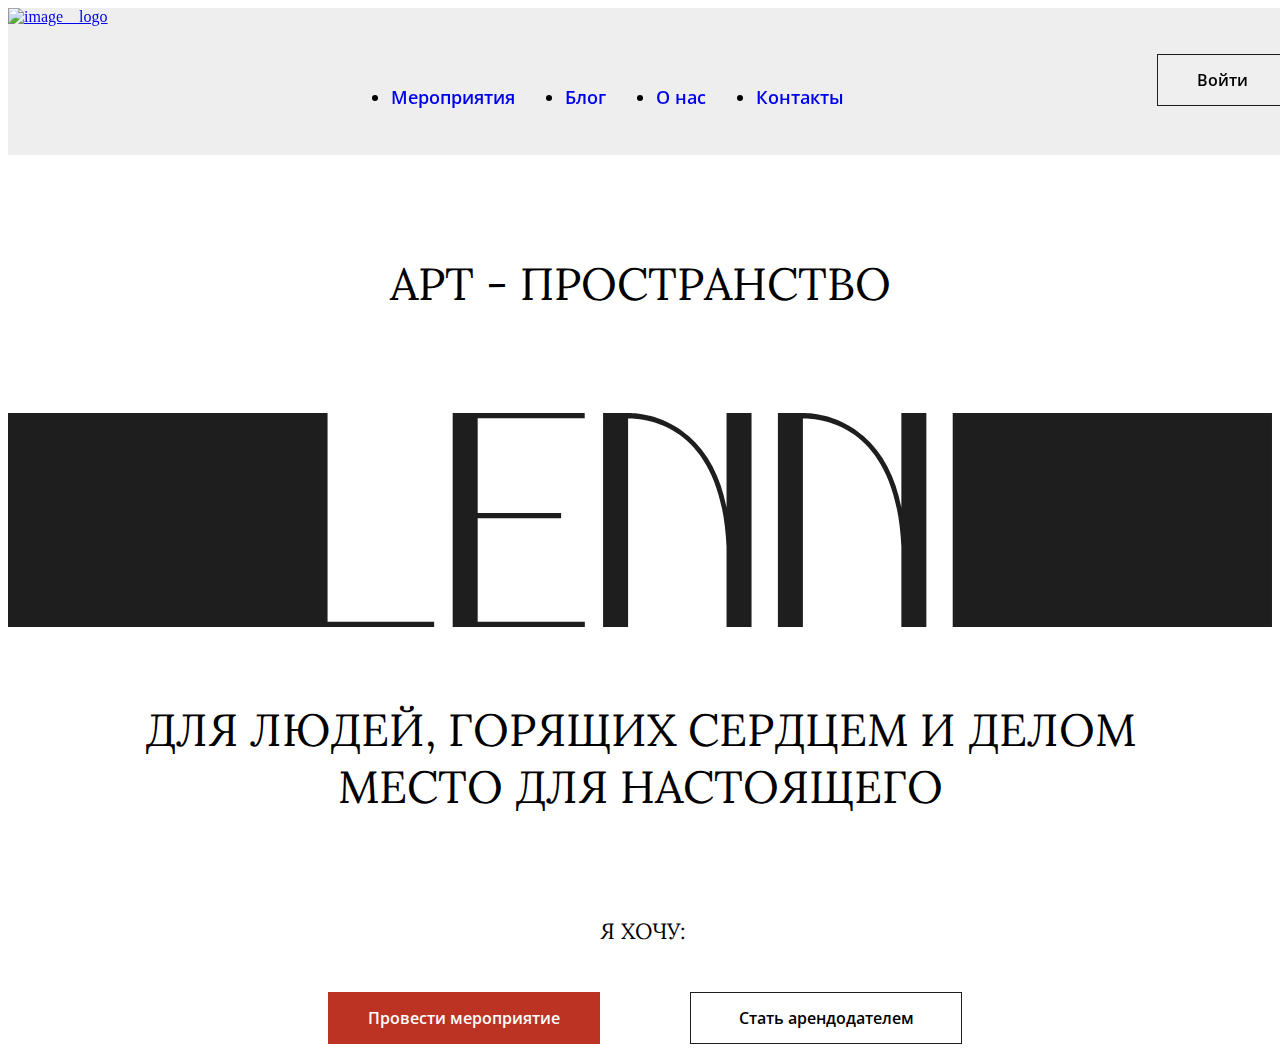
==== index.html @ 273f9455 "second commit" ====
<!DOCTYPE html>
 <html lang="ru">
 <head>
    <meta charset="UTF-8">
    <meta name="viewport" content="width=device-width, initial-scale=1.0">
    <title>LenniArt</title>
    <link rel="preconnect" href="https://fonts.googleapis.com">
    <link rel="preconnect" href="https://fonts.gstatic.com" crossorigin>
    <link href="https://fonts.googleapis.com/css2?family=Lora:ital,wght@0,400..700;1,400..700&family=Open+Sans:ital,wght@0,300..800;1,300..800&display=swap" rel="stylesheet">
    <link rel="stylesheet" href="css/reset.css">
    <link rel="stylesheet" href="css/style.css">
 </head>
 <body class="body">
    <header class="header">
        <div class="container">
            <div class="header__inner">
                <a href="#" class="logo">
                    <img src="images/logo.svg" class="image__logo" alt="image__logo">
                </a>
                <nav class="menu">
                    <ul class="menu__list">
                        <li class="menu__item">
                            <a href="#" class="menu__link">Мероприятия</a>
                        </li>
                        <li class="menu__item">
                            <a href="#" class="menu__link">Блог</a>
                        </li>
                        <li class="menu__item">
                            <a href="#" class="menu__link">О нас</a>
                        </li>
                        <li class="menu__item">
                            <a href="#" class="menu__link">Контакты</a>
                        </li>
                    </ul>
                </nav>
                <button class="login__button">
                    Войти
                </button>
            </div>
        </div>
    </header>
    <main class="main">
        <div class="slogan">
            <h1 class="main__slogan">
                АРТ - ПРОСТРАНСТВО
            </h1>
            <img src="./images/LENNI.svg" class="slogan__image" alt="slogan__image">
            <h1 class="main__slogan" id="sloganPart2">для людей, горящих сердцем и делом<br>место для настоящего</h1>
        </div>
        <div class="user__buttons">
            <span class="user__buttons__text">Я хочу:</span>
            <button class="user__button" id="button__hold">
                Провести мероприятие
            </button>
            <button class="user__button" id="button__become">
                Стать арендодателем
            </button>
        </div>
        <div class="content__title">

        </div>
    </main>
 </body>
 </html>
---- css/style.css ----
html {
    box-sizing: border-box;
}

*,
*::after,
*::before {
    box-sizing: inherit;
}

.body {
    display: flex;
    flex-direction: column;
    min-height: 100vh;
}

.main {
    flex: 1 0 auto;
    background-image: url(../images/noise.jpg);
}

.footer {
    flex: 0 0 auto;
}

.open-sans {
  font-family: "Open Sans", sans-serif;
}

.lora {
  font-family: "Lora", serif;
}

.container {
    max-width: 1334px;
    padding: 0;
    margin: 0 auto;
}

.header {
    position: fixed;
    width: 100%;
    background: rgba(222, 222, 222, 0.5);
    height: 147px;
    backdrop-filter: blur(20px);
}

.header__inner {
    display: flex;
    justify-content: space-between;
}

.image__logo {
    max-width: 202px;
}

.menu {
    margin-left: 237px;
    margin-right: 307px;
    margin-top: 61px;
}

.menu__list {
    display: flex;
    justify-content: space-between;
    gap: 50px;
}

.menu__link {
    text-decoration: none;
}

.menu__item {
    font-family: "Open Sans";
    font-weight: 600;
    font-size: 18px;
    text-decoration: none;
}

.login__button {
    margin-top: 46px;
    width: 131px;
    height: 52px;
    border: 1px solid #1F1E1E;
    font-family: "Open Sans";
    font-weight: 600;
    font-size: 16px;
}

.slogan {
    margin-top: 247px;
}

.main__slogan {
    font-family: "Lora";
    font-size: 45px;
    font-weight: 400;
    line-height: 57.6px;
    text-align: center;
    text-transform: uppercase;
}

#sloganPart2 {
    margin-top: 70px;
}

.slogan__image {
    margin-top: 70px;
    max-height: 325px;
    align-self: center;
    width: 100%;
}

.user__buttons {
    margin: 0 auto;
    display: grid;
    grid-template-columns: auto 90px auto;
    grid-template-rows: auto auto;
    max-width: 624px;
    max-height: 128px;
    margin-top: 100px;
}

.user__button {
    width: 272px;
    height: 52px;
    font-family: "Open Sans";
    font-weight: 600;
    font-size: 16px;
}

.user__buttons__text {
    grid-column: 2;
    font-family: "Lora";
    font-size: 22px;
    font-weight: 400;
    line-height: 30px;
    text-transform: uppercase;
    margin-bottom: 46px;
}

#button__hold {
    grid-column: 1;
    grid-row: 2;
    background-color: rgba(188, 51, 36, 1);
    border: 0;
    color: rgba(255, 255, 255, 1);
}

#button__become {
    grid-column: 3;
    grid-row: 2;
    border: 1px solid rgba(31, 30, 30, 1);
    background: none;
}

.content__title {
    max-width: 624px;
}
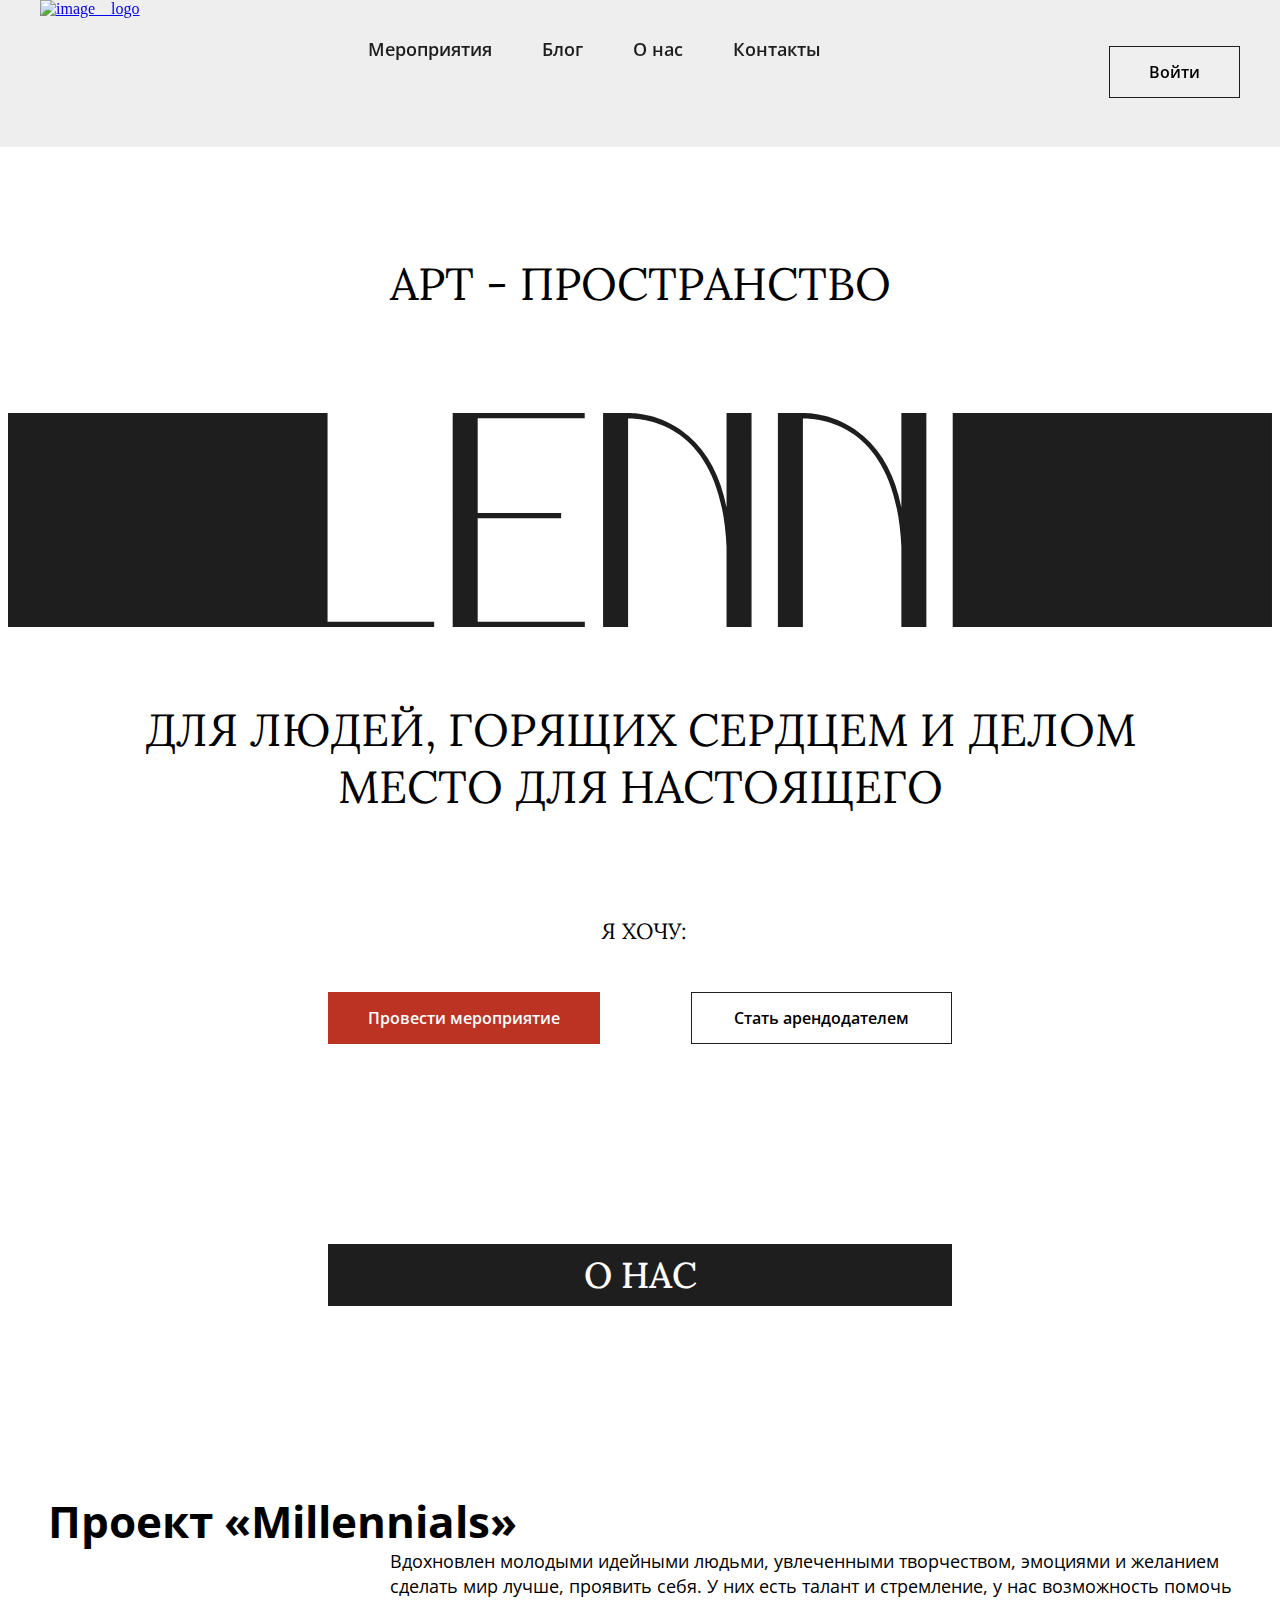
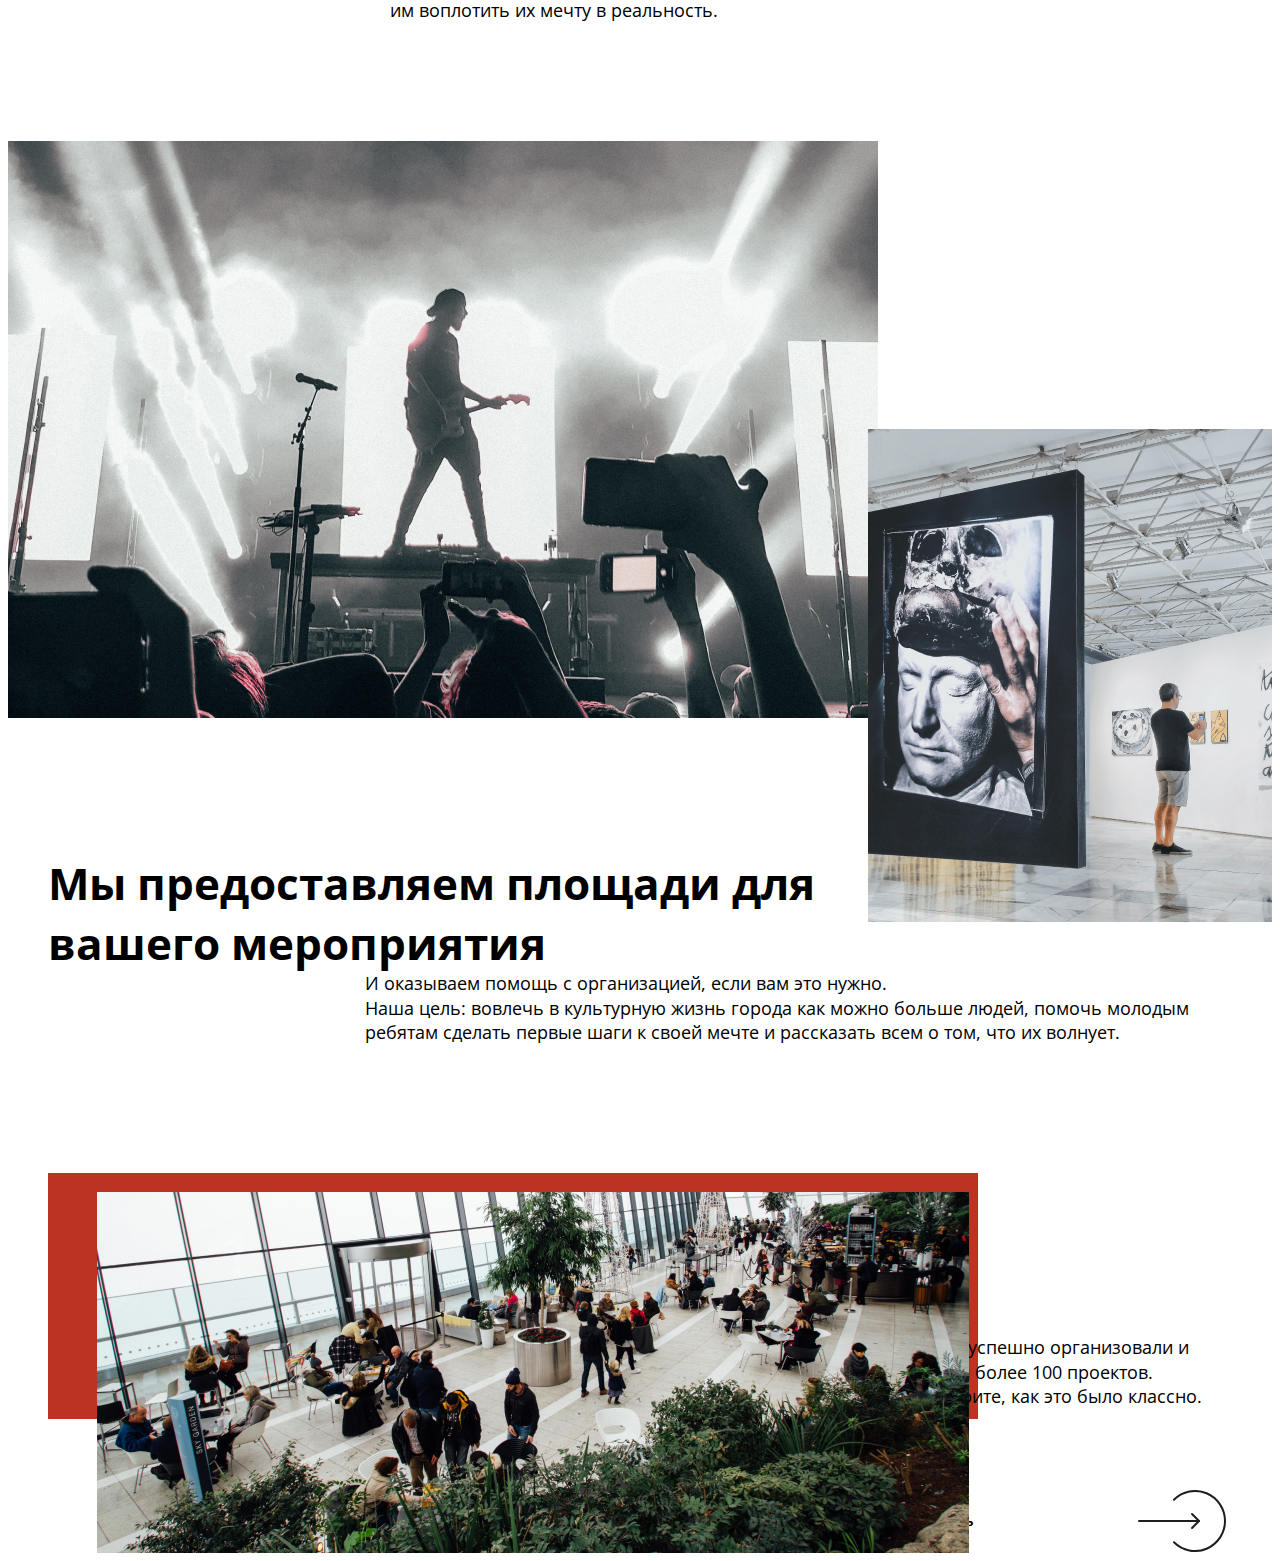
==== commit a22d3fae: "changes" ====
--- a/index.html
+++ b/index.html
@@ -4,17 +4,19 @@
     <meta charset="UTF-8">
     <meta name="viewport" content="width=device-width, initial-scale=1.0">
     <title>LenniArt</title>
-    <link rel="preconnect" href="https://fonts.googleapis.com">
+    <!-- <link rel="preconnect" href="https://fonts.googleapis.com">
     <link rel="preconnect" href="https://fonts.gstatic.com" crossorigin>
-    <link href="https://fonts.googleapis.com/css2?family=Lora:ital,wght@0,400..700;1,400..700&family=Open+Sans:ital,wght@0,300..800;1,300..800&display=swap" rel="stylesheet">
-    <link rel="stylesheet" href="css/reset.css">
+    <link href="https://fonts.googleapis.com/css2?family=Lora:ital,wght@0,400..
+    700;1,400..700&family=Open+Sans:ital,wght@0,300..800;1,300..800&display=swap" 
+    rel="stylesheet"> -->
+    <!-- <link rel="stylesheet" href="css/reset.css"> -->
     <link rel="stylesheet" href="css/style.css">
  </head>
  <body class="body">
     <header class="header">
         <div class="container">
             <div class="header__inner">
-                <a href="#" class="logo">
+                <a href="index.html" class="logo">
                     <img src="images/logo.svg" class="image__logo" alt="image__logo">
                 </a>
                 <nav class="menu">
@@ -40,25 +42,61 @@
         </div>
     </header>
     <main class="main">
-        <div class="slogan">
-            <h1 class="main__slogan">
-                АРТ - ПРОСТРАНСТВО
-            </h1>
-            <img src="./images/LENNI.svg" class="slogan__image" alt="slogan__image">
-            <h1 class="main__slogan" id="sloganPart2">для людей, горящих сердцем и делом<br>место для настоящего</h1>
-        </div>
-        <div class="user__buttons">
-            <span class="user__buttons__text">Я хочу:</span>
-            <button class="user__button" id="button__hold">
-                Провести мероприятие
-            </button>
-            <button class="user__button" id="button__become">
-                Стать арендодателем
-            </button>
-        </div>
-        <div class="content__title">
-
-        </div>
+        <section class="title">
+            <div class="slogan">
+                <h1 class="main__slogan">
+                    АРТ - ПРОСТРАНСТВО
+                </h1>
+                <img src="./images/LENNI.svg" class="slogan__image" alt="slogan__image">
+                <h1 class="main__slogan" id="sloganPart2">для людей, горящих сердцем и делом<br>место для настоящего</h1>
+            </div>
+        </section>
+        <section class="buttons">
+            <div class="user__buttons">
+                <span class="user__buttons__text">Я хочу:</span>
+                <button class="user__button" id="button__hold">
+                    Провести мероприятие
+                </button>
+                <button class="user__button" id="button__become">
+                    Стать арендодателем
+                </button>
+            </div>
+        </section>
+        <section class="about__us">  
+            <div class="content__title">
+                <h2 class = "content__title_name">О НАС</h2>
+            </div>
+            <div class="container"> 
+                <div class="text__block" id="text__block1">
+                    <h2 class="text__block__start">Проект «Millennials» </h2>
+                    <p class="text__block__end">Вдохновлен молодыми идейными людьми, увлеченными творчеством, эмоциями и желанием<br> сделать мир лучше, проявить себя. У них есть талант и стремление, у нас возможность помочь<br> им воплотить их мечту в реальность.</p>
+                </div>
+            </div>
+            <div class="images__container">
+                <div class="container" id="images_container1">
+                    <img src="./images/about_us1.jpg" class="about__us-img1" alt="about__us-img">
+                    <img src="./images/about_us2.jpg" class="about__us-img2" alt="about__us-img">
+                </div>
+            </div>
+            <div class="container">
+                <div class="text__block" id="text__block2">
+                    <h2 class="text__block__start">Мы предоставляем площади для<br>вашего мероприятия  </h2>
+                    <p class="text__block__end" id="text__block__end2">И оказываем помощь с организацией, если вам это нужно. <br> Наша цель: вовлечь в культурную жизнь города как можно больше людей, помочь молодым<br> ребятам сделать первые шаги к своей мечте и рассказать всем о том, что их волнует.</p>
+                </div>
+            </div>
+            <div class="container">
+                <div class="block__with-btn">
+                    <div class="image__container">
+                        <div class="red__block"></div>
+                        <img src="./images/about_us3.jpg" class="about__us-img3" alt="about__us-img">
+                    </div>
+                    <p id="text__block3">
+                        Мы уже успешно организовали и <br>провели более 100 проектов. <br> Посмотрите, как это было классно.
+                    </p>
+                    <button class="about__us-button">Смотреть <img src="./images/button.svg" alt="button"></button>
+                </div>
+            </div>
+        </section>
     </main>
  </body>
  </html>--- a/css/style.css
+++ b/css/style.css
@@ -8,10 +8,21 @@
     box-sizing: inherit;
 }
 
+@font-face {
+    font-family: "Lora";
+    src: url("../fonts/Lora-VariableFont_wght.ttf");
+}
+
+@font-face {
+    font-family: "Open Sans";
+    src: url("../fonts/OpenSans-VariableFont_wdth\,wght.ttf");
+}
+
 .body {
     display: flex;
     flex-direction: column;
     min-height: 100vh;
+    padding-top: 147px;
 }
 
 .main {
@@ -23,47 +34,53 @@
     flex: 0 0 auto;
 }
 
-.open-sans {
-  font-family: "Open Sans", sans-serif;
-}
-
-.lora {
-  font-family: "Lora", serif;
-}
-
 .container {
-    max-width: 1334px;
-    padding: 0;
+    max-width: 1414px;
     margin: 0 auto;
+    padding-left: 40px;
+    padding-right: 40px;
 }
 
 .header {
     position: fixed;
-    width: 100%;
-    background: rgba(222, 222, 222, 0.5);
+    top: 0;
+    left: 0;
+    width: 100%;
     height: 147px;
     backdrop-filter: blur(20px);
+    z-index: 1000;
 }
 
 .header__inner {
     display: flex;
     justify-content: space-between;
 }
+
+.header {
+    background-color: rgba(222, 222, 222, 0.98);
+  }
+  @supports (backdrop-filter: blur(20px)) {
+    .header {
+      background-color: rgba(222, 222, 222, 0.5);
+      backdrop-filter: blur(20px);
+    }
+  }
 
 .image__logo {
     max-width: 202px;
 }
 
 .menu {
-    margin-left: 237px;
-    margin-right: 307px;
-    margin-top: 61px;
+    align-self: center;
+    margin-right: 100px;
+    
 }
 
 .menu__list {
     display: flex;
-    justify-content: space-between;
-    gap: 50px;
+    align-items: baseline;
+    margin: 0 auto;
+    list-style: none;
 }
 
 .menu__link {
@@ -74,7 +91,18 @@
     font-family: "Open Sans";
     font-weight: 600;
     font-size: 18px;
+    line-height: 25px;
     text-decoration: none;
+    margin: 0 25px;
+}
+
+.menu__link {
+    color: rgba(31, 30, 30, 1);
+}
+
+.menu__link:hover,
+.menu__link:active {
+    color: #BC3324;
 }
 
 .login__button {
@@ -85,10 +113,17 @@
     font-family: "Open Sans";
     font-weight: 600;
     font-size: 16px;
+    transition: background-color 0.2s, color 0.2s;
+}
+
+.login__button:hover,
+.login__button:active {
+    background-color: #1F1E1E;
+    color: #ffffff;
 }
 
 .slogan {
-    margin-top: 247px;
+    margin-top: 100px;
 }
 
 .main__slogan {
@@ -140,6 +175,7 @@
 }
 
 #button__hold {
+    max-width: 272px;
     grid-column: 1;
     grid-row: 2;
     background-color: rgba(188, 51, 36, 1);
@@ -147,13 +183,289 @@
     color: rgba(255, 255, 255, 1);
 }
 
+#button__hold:hover {
+    background: rgba(165, 21, 5, 1);
+    transition-duration: 0.3s;
+}
+
 #button__become {
+    max-width: 261px;
     grid-column: 3;
     grid-row: 2;
     border: 1px solid rgba(31, 30, 30, 1);
     background: none;
 }
 
+#button__become:hover {
+    background-color: rgba(31, 30, 30, 1);
+    color: rgba(255, 255, 255, 1);
+    transition-duration: 0.3s;
+}
+
 .content__title {
     max-width: 624px;
-}+    max-height: 62px;
+    height: 62px;
+    margin: 0 auto;
+    display: flex;
+    align-items: center;
+    justify-content: center;
+    margin-top: 200px;
+    background-color: rgba(31, 30, 30, 1);
+}
+
+.content__title_name {
+    font-family: "Lora";
+    font-size: 36px;
+    font-weight: 500;
+    line-height: 46.08px;
+    text-align: center;
+    text-transform: uppercase;
+    color: rgba(255, 255, 255, 1);
+}
+
+.text__block {
+    margin-top: 150px;
+    position: relative;
+}
+
+#text__block1 {
+    max-height: 185px;
+    height: 185px;
+}
+
+#text__block2 {
+    max-height: 245px;
+    height: 245px;
+    margin-top: 777px;
+    z-index: 0;
+}
+
+.text__block__start {
+    font-family: "Open Sans";
+    font-size: 44px;
+    font-weight: 700;
+    line-height: 59.92px;
+
+    position: absolute;
+    left: 0;
+    top: 0;
+}
+
+.text__block__end {
+    font-family: "Open Sans";
+    font-size: 18px;
+    font-weight: 400;
+    line-height: 24.51px;
+
+    position: absolute;
+    right: 0;
+    bottom: 0;
+}
+
+.images__container {
+    margin-top: 100px;
+}
+
+#images_container1 {
+    position: relative;
+}
+
+.about__us-img1 {
+    max-width: 870px;
+    max-height: 577px;
+    position: absolute;
+    left: 0;
+}
+
+.about__us-img2 {
+    max-width: 404px;
+    max-height: 493px;
+    position: absolute;
+    right: 0;
+    margin-top: 288px;
+    z-index: 100;
+}
+
+#text__block__end2 {
+    right: 43px;
+}
+
+.image__container {
+    margin-top: 110px;
+    max-width: 930px;
+    max-height: 380px;
+    position: relative;
+}
+
+.red__block {
+    background: rgba(188, 51, 36, 1);
+    max-width: 930px;
+    width: 930px;
+    max-height: 246px;
+    height: 246px;
+    position: absolute;
+    z-index: 0;
+}
+
+.about__us-img3 {
+    max-width: 872px;
+    max-height: 361px;
+    position: absolute;
+    right: 9px;
+    top: 19px;
+    z-index: 1;
+}
+
+.block__with-btn {
+    position: relative;
+    max-height: 380px;
+    height: 380px;
+}
+
+#text__block3 {
+    font-family: "Open Sans";
+    font-size: 18px;
+    font-weight: 400;
+    line-height: 24.51px;
+    text-align: left;
+
+    position: absolute;
+    right: 30px;
+    top: 38%;
+}
+
+.about__us-button {
+    position: absolute;
+    right: 0;
+    bottom: 0;
+    font-family: "Open Sans";
+    font-size: 16px;
+    font-weight: 600;
+    line-height: 21.79px;
+    text-align: left;
+
+    display: flex;
+    align-items: center;
+    gap: 160px;
+    border: none;
+    background: none;
+
+}
+
+.section-title {
+    box-sizing: border-box;
+    display: flex;
+    justify-content: center;
+    align-items: center;  
+    width: 100%;
+    max-width: 624px;
+    min-height: 62px;
+    margin: 0 auto 150px;
+    padding: 8px 45px;
+    background-color: #1F1E1E;
+    color: #ffffff;
+    font-family: "Lora", serif;
+    font-weight: 500;
+    font-size: 36px;
+    line-height: 1.277;
+    text-align: center;
+    text-transform: uppercase;
+  }
+  
+  .listing {
+    box-sizing: border-box;
+    display: flex;
+    flex-direction: column;
+    width: 100%;
+    max-width: 1414px;
+    margin: 0 auto;
+    padding-left: 40px;
+    padding-right: 40px;
+  }
+  
+  .listing__events-list {
+    display: flex;
+    flex-wrap: wrap;
+  }
+  
+  .events {
+    padding: 140px 0 100px;
+  }
+  
+  .events__listing {
+    margin-bottom: 100px;
+  }
+
+  .event-card {
+    display: flex;
+    width: 405px;
+    max-width: 100%;
+    min-width: 280px;
+  }
+  .event-card__link {
+    display: flex;
+    flex-direction: column;
+    width: 100%;
+    color: #1F1E1E;
+    text-decoration: none;
+  }
+  .event-card__link:hover .event-card__title {
+    color: #BC3324;
+    text-decoration-color: #BC3324;
+  }
+  .event-card__picture {
+    display: block;
+    position: relative;
+    width: 100%;
+    margin: 0 0 25px;
+    font-size: 0;
+    text-decoration: none;
+    overflow: hidden;
+  }
+  .event-card__picture::after {
+    content: "";
+    display: block;
+    width: 100%;
+    padding-top: 107.16%;
+  }
+  .event-card__img {
+    display: block;
+    position: absolute;
+    top: 0;
+    left: 0;
+    width: 100%;
+    height: 100%;
+    object-fit: cover;
+  }
+  .event-card__title {
+    margin: 0 0 15px;
+    min-height: 66px;
+    color: #1F1E1E;
+    font-weight: 600;
+    font-size: 24px;
+    line-height: 33px;
+    text-decoration: underline transparent;
+    transition: color 0.2s, text-decoration-color 0.2s;
+  }
+  .event-card__description {
+    margin: 0 0 auto;
+    font-size: 16px;
+    line-height: 22px;
+  }
+  .event-card__time {
+    margin: 15px 0 0;
+    font-weight: 300;
+    font-size: 14px;
+    line-height: 19px;
+  }
+
+  .listing__events-list {
+    display: flex;
+    flex-wrap: wrap;
+    margin: 0 -30px -120px;
+  }
+  .listing__event-card {
+    width: calc(33.3333% - 60px);
+    margin: 0 30px 120px;
+  }